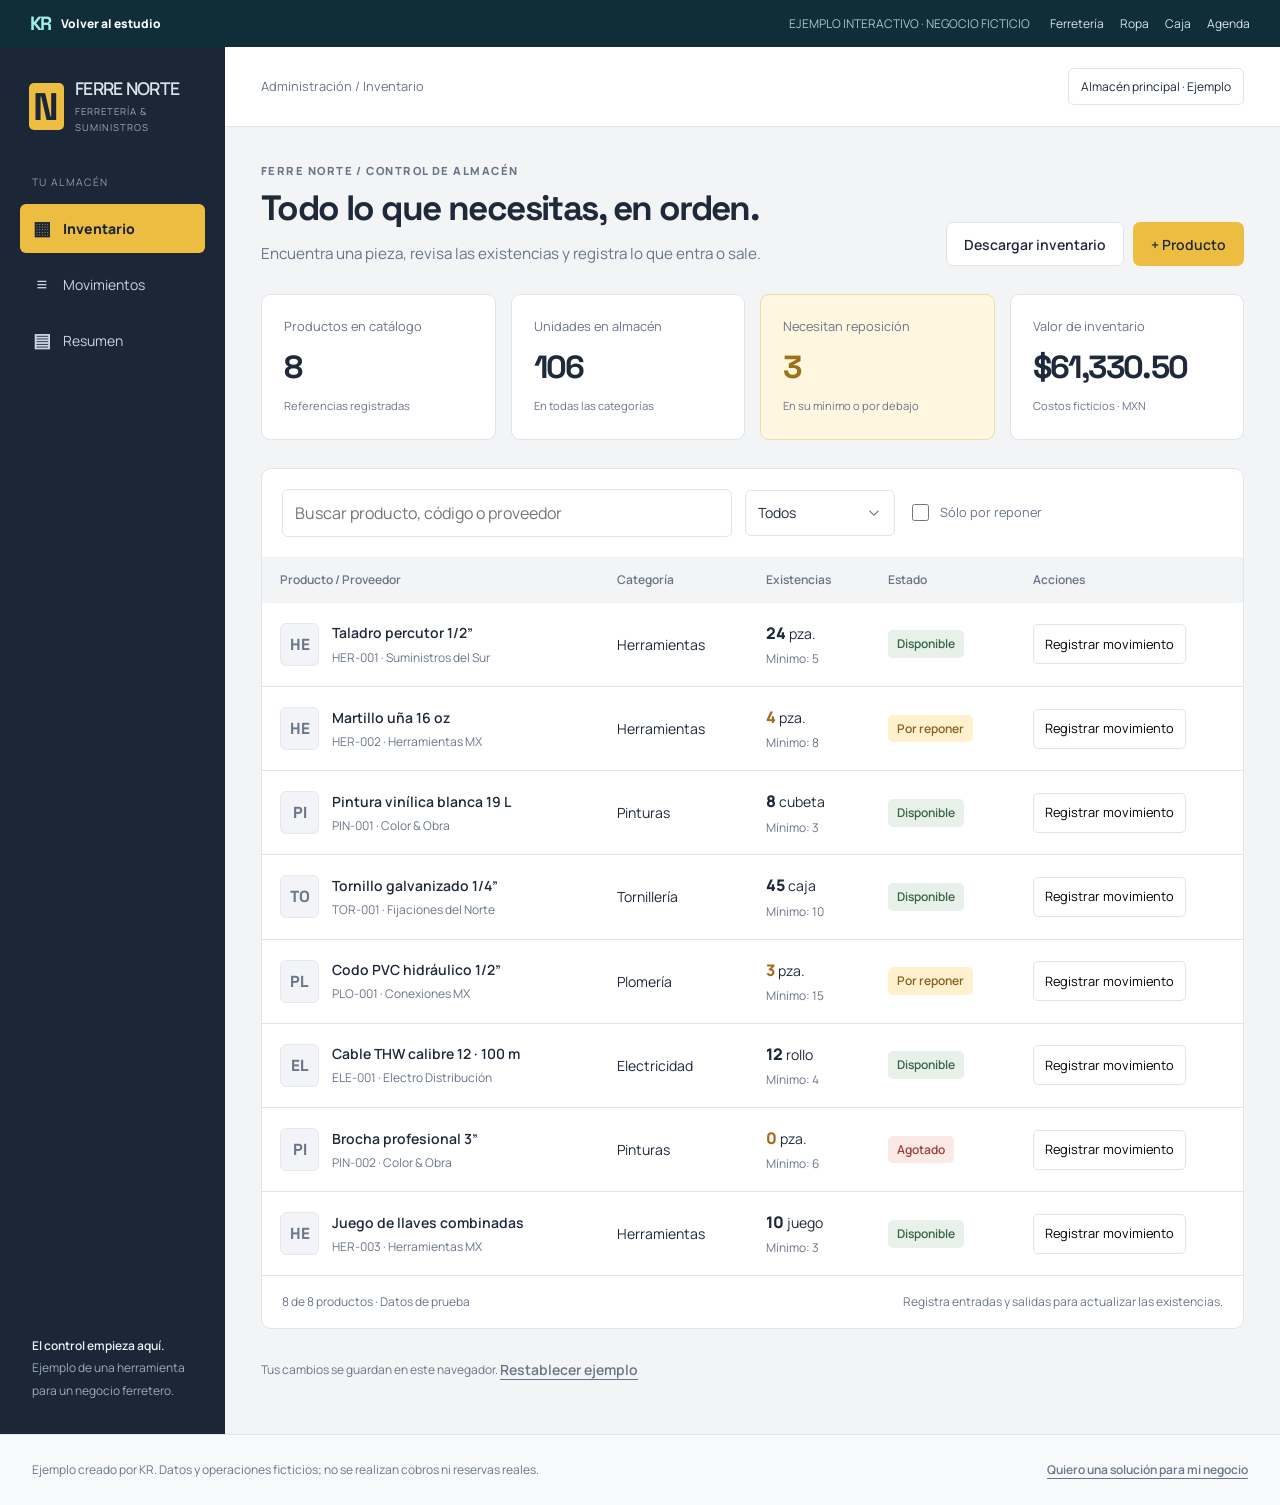
==== demo.html @ b87f3d53 "Añadir landing KR y cuatro ejemplos interactivos" ====
<!doctype html><html lang="es-MX"><head><meta charset="utf-8"><meta name="viewport" content="width=device-width,initial-scale=1"><title>Ejemplos para tu negocio — KR</title><link rel="stylesheet" href="kr-estudio.css?v=4"><script defer src="legacy-demo.js"></script></head><body><main class="container section"><h1>Elige un ejemplo.</h1><p><a href="examples/ferreteria.html">Ferretería</a> · <a href="examples/moda.html">Tienda de ropa</a> · <a href="examples/caja.html">Cierre de caja</a> · <a href="examples/agenda.html">Agenda de citas</a></p></main></body></html>
---- kr-estudio.css ----
@font-face{font-family:Manrope;src:url('assets/manrope-regular.ttf') format('truetype');font-weight:400;font-display:swap}
@font-face{font-family:Manrope;src:url('assets/manrope-semibold.ttf') format('truetype');font-weight:600 700;font-display:swap}
@font-face{font-family:Manrope;src:url('assets/manrope-extrabold.ttf') format('truetype');font-weight:800;font-display:swap}
@font-face{font-family:Space;src:url('assets/space-grotesk-bold.ttf') format('truetype');font-weight:700;font-display:swap}
:root{--paper:#fcfdfd;--ink:#0b3038;--muted:#5c7176;--teal:#007e87;--bright:#17bdc5;--line:#d7e3e5;--soft:#edf5f5;--focus:#007e87}
*{box-sizing:border-box}html{scroll-behavior:smooth;scroll-padding-top:110px}body{margin:0;color:var(--ink);background:var(--paper);font:400 1rem/1.75 Manrope,'Segoe UI',sans-serif;-webkit-font-smoothing:antialiased}button,input,select,textarea{font:inherit}button,a{touch-action:manipulation;-webkit-tap-highlight-color:transparent}button{cursor:pointer}a{color:inherit;text-decoration:none}h1,h2,h3,p{margin:0}h1,h2,h3{line-height:1.15;letter-spacing:-.045em}h1,h2{font-family:Space,Manrope,sans-serif;font-weight:700}h1{font-size:clamp(3.8rem,6.1vw,5.5rem);line-height:1.035;letter-spacing:-.065em}h2{font-size:clamp(2.25rem,3.6vw,3.35rem);line-height:1.12}h3{font-size:1.35rem;font-weight:800}button:focus-visible,a:focus-visible,summary:focus-visible{outline:3px solid var(--focus);outline-offset:5px}input:focus-visible,textarea:focus-visible,select:focus-visible{outline:2px solid var(--focus);outline-offset:3px}::selection{background:#9ee4e3;color:#0b3038}[hidden]{display:none!important}.container{width:calc(100% - 112px);max-width:1280px;margin-inline:auto}.section{padding-block:110px}.section-label{font-size:.875rem;color:var(--teal);font-weight:700;margin-bottom:22px;line-height:1.7;letter-spacing:.015em}.section-heading{display:flex;justify-content:space-between;align-items:flex-end;gap:50px;margin-bottom:45px}.section-heading>p{max-width:390px;color:var(--muted);font-size:1rem;line-height:1.9;padding-bottom:2px}.button{display:inline-flex;justify-content:center;align-items:center;gap:10px;padding:15px 23px;min-height:54px;border:1px solid transparent;border-radius:5px;font-size:.875rem;font-weight:800;line-height:1.5;transition:background .2s,transform .2s}.primary{background:var(--ink);color:#fff}.primary:hover{background:#17606b;transform:translateY(-2px)}.quiet-link{display:inline-block;font-size:.875rem;font-weight:800;padding-block:10px;text-decoration:underline;text-decoration-color:#89b9c0;text-underline-offset:6px}.quiet-link:hover{color:var(--teal);text-decoration-color:var(--teal)}.visually-hidden{position:absolute;width:1px;height:1px;overflow:hidden;clip-path:inset(50%);white-space:nowrap}.skip{position:fixed;top:12px;left:18px;z-index:90;background:var(--ink);color:white;padding:12px 20px;transform:translateY(-180%)}.skip:focus{transform:none}
.site-header{position:sticky;top:0;z-index:50;background:#fcfdfdf5;border-bottom:1px solid var(--line);backdrop-filter:blur(15px)}.header-inner{display:flex;align-items:center;justify-content:space-between;gap:25px;min-height:96px}.logo{display:flex;gap:17px;align-items:center;flex-shrink:0}.logo-letters{font:700 2.85rem/.9 Space;letter-spacing:-.085em;position:relative;display:block;padding-bottom:9px}.logo-line{position:absolute;bottom:0;left:1px;right:0;height:4px;background:var(--bright)}.logo-description{font-size:.7rem;font-weight:600;line-height:1.55;color:#617479;border-left:1px solid #c6d7da;padding-left:15px}.navigation{display:flex;align-items:center;gap:30px;font-size:.875rem;font-weight:600}.navigation>a{transition:color .2s}.navigation>a:not(.nav-cta):hover{color:var(--teal);text-decoration:underline;text-underline-offset:7px}.navigation .nav-cta{border:1px solid var(--ink);padding:10px 18px;border-radius:5px;margin-left:8px}.nav-cta:hover{background:var(--ink);color:white}.menu-button{display:none;width:44px;height:44px;border:1px solid #c9dbdf;background:#fff;border-radius:5px;padding:11px}.menu-button span{display:block;height:2px;width:20px;background:var(--ink);margin:5px 0;transition:transform .2s}
.hero{display:grid;grid-template-columns:minmax(0,1.16fr) minmax(0,.9fr);gap:85px;align-items:center;padding-top:80px;padding-bottom:85px}.hero h1 span{color:var(--teal)}.hero .section-label{margin-bottom:26px}.hero-intro{font-size:1.05rem;line-height:1.9;color:var(--muted);max-width:490px;margin-top:29px}.hero-actions{display:flex;align-items:center;gap:25px;margin-top:30px;flex-wrap:wrap}.hero-personal{font-size:.8rem;line-height:1.8;color:#6c8389;margin-top:28px;max-width:410px}.starting-point{border:1px solid #c6dadd;border-top:5px solid var(--bright);background:#f4f8f8;border-radius:0 0 10px 10px;padding:30px 29px 0;min-width:0;box-shadow:0 15px 35px #0b303806}.panel-caption{font-size:.65rem;font-weight:800;letter-spacing:.1em;color:#6c8389}.starting-heading h2{font-size:1.7rem;margin-top:12px;line-height:1.2;letter-spacing:-.045em}.goal-options{border:0;padding:0;margin:24px 0 22px;min-width:0;display:grid;gap:8px}.goal-option{display:flex;align-items:center;gap:14px;cursor:pointer;background:#fff;border:1px solid #d8e4e6;border-radius:5px;padding:12px 13px;min-height:49px;font-size:.875rem;font-weight:600;position:relative;transition:background .2s,border-color .2s}.goal-option input{position:absolute;opacity:0;width:1px;height:1px}.choice-mark{margin-left:auto;display:block;width:17px;height:17px;border:1px solid #b9cdd1;border-radius:50%;flex-shrink:0;background:#fff;position:relative}.goal-option:has(input:checked){background:#e1f1f1;border-color:#83b8bf;color:#075e69}.goal-option input:checked~.choice-mark{border:1px solid #007e87}.goal-option input:checked~.choice-mark:after{content:'';position:absolute;inset:3px;background:#007e87;border-radius:50%}.goal-option:focus-within{outline:3px solid var(--focus);outline-offset:3px}.goal-option:hover{border-color:#83b8bf}.recommendation{border-top:1px solid #cddfe1;padding:20px 0 22px;min-height:148px}.recommendation-caption{display:block;font-size:.75rem;color:#6c8389;margin-bottom:8px}.recommendation h3{font-size:1.05rem;letter-spacing:-.025em;margin-bottom:9px}.recommendation p{font-size:.875rem;line-height:1.8;color:#60797f}.recommendation.changed{animation:content-in .25s ease}.recommendation-link{display:flex;align-items:center;justify-content:space-between;gap:15px;border-top:1px solid #cddfe1;margin-inline:-29px;padding:18px 29px;background:#e8f2f3;font-size:.8rem;font-weight:800;border-radius:0 0 10px 10px;transition:background .2s}.recommendation-link:hover{background:#d3ebed}.recommendation-link>span{font-size:.65rem;color:#6b848a;font-weight:400;flex-shrink:0}.benefit-band{background:#f0f6f6;border-block:1px solid var(--line)}.benefit-inner{display:grid;grid-template-columns:repeat(3,1fr);padding-block:24px;gap:25px}.benefit-inner p{font-size:.8rem;font-weight:600;padding-left:21px;border-left:2px solid #a4d1d5}.benefit-inner p:first-child{padding-left:0;border-left:0}
.services{display:grid;grid-template-columns:minmax(0,.85fr) minmax(0,1.3fr);gap:110px}.services-intro h2{font-size:clamp(2.2rem,3.2vw,3rem);margin-bottom:25px}.services-intro>p:not(.section-label){font-size:1rem;color:var(--muted);line-height:1.95;max-width:335px;margin-bottom:23px}.service-list{border-top:1px solid #aac8ce;min-width:0}.service{border-bottom:1px solid var(--line);padding-inline:0}.service summary{list-style:none;cursor:pointer;display:flex;align-items:center;justify-content:space-between;gap:20px;min-height:90px;font-size:1.15rem;font-weight:800;letter-spacing:-.035em;line-height:1.4;padding-block:23px}.service summary::-webkit-details-marker,.faq summary::-webkit-details-marker{display:none}.expand-icon{display:block;position:relative;width:20px;height:20px;flex-shrink:0}.expand-icon:before,.expand-icon:after{content:'';position:absolute;background:#537f88;top:9px;left:3px;width:14px;height:1px;transition:transform .2s}.expand-icon:after{transform:rotate(90deg)}details[open]>summary .expand-icon:after{transform:rotate(0)}.service-content{padding-bottom:27px;animation:content-in .2s ease}.service-content>p{font-size:1rem;color:var(--muted);line-height:1.9;max-width:560px}.service-content ul{margin:20px 0 22px;padding-left:18px;display:grid;gap:8px;color:#3c616a;font-size:.9rem}.service-content li::marker{color:#3d9ca5}.service-content a{font-size:.8rem;font-weight:800;text-decoration:underline;text-decoration-color:#a6c7cd;text-underline-offset:5px;display:inline-block;padding-block:8px}.service-content a:hover{color:var(--teal)}.service-links{display:flex;gap:8px 24px;flex-wrap:wrap}
.examples-section{background:#edf3f3;border-block:1px solid #e2ebed}.examples-section .section-heading{margin-bottom:30px}.example-filters{display:flex;gap:8px;flex-wrap:wrap;margin-bottom:35px}.filter{min-height:43px;border:1px solid #c9dadd;background:transparent;border-radius:4px;padding:10px 17px;color:#55727a;font-size:.8rem;font-weight:600;transition:background .2s,border-color .2s}.filter.active{background:#0b3038;color:white;border-color:#0b3038}.filter:hover:not(.active){border-color:#70a4ae;background:#e2eeee}.example-grid{display:grid;grid-template-columns:repeat(12,minmax(0,1fr));gap:40px 27px;align-items:start}.example{min-width:0;grid-column:span 5;background:white;box-shadow:0 0 0 1px #d5e2e4;border-radius:6px;overflow:hidden;animation:content-in .3s ease}.hardware-example,.salon-example{grid-column:span 7}.project-art{position:relative;display:block;height:335px;padding:27px;overflow:hidden;isolation:isolate}.project-brand{font-size:1.1rem;font-weight:800;letter-spacing:-.035em;line-height:1.1;position:relative;z-index:2}.project-brand span{display:block;font-size:.5rem;font-weight:600;letter-spacing:.12em;margin-top:7px}.sample-tag{position:absolute;top:29px;right:27px;border:1px solid currentColor;padding:4px 7px;border-radius:3px;font-size:.55rem;letter-spacing:.08em;opacity:.65;z-index:3}.hardware-art{background:#e8bb43;color:#1c2b3d}.hardware-wordmark{font:700 3.9rem/.97 Space;letter-spacing:-.065em;position:absolute;left:27px;top:119px;z-index:2}.hardware-paper{position:absolute;right:26px;top:78px;width:230px;padding:20px;background:#1c2b3d;color:#eff3f7;transform:rotate(7deg);border-radius:6px;box-shadow:0 14px 25px #1726381a;transition:transform .35s}.hardware-paper>span{display:block;color:#98abbd;font-size:.55rem;font-weight:700;letter-spacing:.11em;margin-bottom:8px}.hardware-paper p{padding:11px 0;border-bottom:1px solid #ffffff1a;font-size:.7rem;line-height:1.7}.hardware-paper p:last-child{border:0}.hardware-paper b{display:block;color:#f0c553;font-size:.8rem;font-weight:600}.hardware-art:hover .hardware-paper{transform:rotate(3deg) translateY(-4px)}.fashion-art{background:#3c5146;color:#eff1e6}.fashion-brand{font:700 1.7rem Space;letter-spacing:-.06em}.fashion-brand span{font-family:Manrope;letter-spacing:.08em;font-size:.45rem}.fashion-phrase{position:absolute;left:27px;top:124px;font:700 2.9rem/.98 Space;letter-spacing:-.055em;z-index:2}.fashion-garment{position:absolute;width:210px;height:235px;right:-6px;top:83px;transform:rotate(12deg);filter:drop-shadow(6px 10px 7px #16271a22);transition:transform .35s}.fashion-art:hover .fashion-garment{transform:rotate(6deg) translateY(-5px)}.fashion-small{position:absolute;left:27px;bottom:27px;font-size:.6rem;letter-spacing:.05em;color:#c3d0bd}.coffee-art{background:#e7cdb4;color:#5b3525}.coffee-brand{font:italic 1.7rem/.95 Georgia;letter-spacing:-.055em}.coffee-brand span{font-family:Manrope;font-style:normal;font-size:.45rem;letter-spacing:.1em}.coffee-cup{position:absolute;top:134px;left:39px;width:100px;height:106px;background:#fffaf0;border-radius:3px 3px 39px 39px;transform:rotate(-10deg);box-shadow:0 15px 20px #57332020;transition:transform .35s}.coffee-cup:before{content:'';position:absolute;top:4px;left:7px;right:7px;height:22px;border-radius:50%;background:#755037;border:4px solid #eddfcd}.coffee-cup:after{content:'';position:absolute;top:22px;right:-29px;width:40px;height:45px;border:12px solid #fffaf0;border-left:0;border-radius:0 50% 50% 0}.coffee-cup>span{position:absolute;top:-49px;left:40px;width:13px;height:34px;border-left:1px solid #ac8b6c;border-radius:50%;transform:rotate(15deg)}.coffee-art:hover .coffee-cup{transform:rotate(-4deg) translateY(-5px)}.coffee-card{position:absolute;right:27px;top:116px;width:182px;z-index:2}.coffee-card>span{font-size:.52rem;font-weight:700;letter-spacing:.08em;display:block;margin-bottom:14px;color:#8d654a}.coffee-card strong{display:block;font:700 2.5rem/1.02 Space;letter-spacing:-.055em}.coffee-card p{font-size:.65rem;color:#976f54;margin-top:17px}.salon-art{background:#e1dbe4;color:#62445e}.salon-brand{font:italic 2.3rem/.8 Georgia;letter-spacing:-.06em}.salon-brand span{font-family:Manrope;font-style:normal;font-size:.45rem;letter-spacing:.13em;margin-top:12px}.salon-phrase{font:700 3.5rem/.98 Space;letter-spacing:-.055em;position:absolute;left:27px;top:130px}.appointment-card{position:absolute;right:27px;top:98px;transform:rotate(-5deg);background:#fffaff;padding:23px 22px 21px;border:1px solid #f4edf4;border-radius:7px;width:260px;box-shadow:0 10px 25px #62445e10;transition:transform .35s}.appointment-card>span{font-size:.5rem;letter-spacing:.1em;color:#a28c9d;font-weight:600}.appointment-card p{font:700 1.2rem Space;margin-top:13px}.appointment-card>div{display:flex;gap:7px;margin-block:17px 20px}.appointment-card i{font-style:normal;border:1px solid #e1d4e1;border-radius:4px;font-size:.65rem;padding:5px 8px;color:#8d7289}.appointment-card i.chosen{background:#886b87;color:white;border-color:#886b87}.appointment-card b{font-size:.55rem;color:#9c8196;font-weight:400}.salon-art:hover .appointment-card{transform:rotate(-2deg) translateY(-5px)}.project-content{padding:26px 28px 22px}.project-type{font-size:.8rem;color:#667e84}.project-content h3{font-size:1.4rem;margin:11px 0 14px;letter-spacing:-.04em;line-height:1.25;max-width:530px}.project-content>p{font-size:1rem;line-height:1.85;color:var(--muted);max-width:530px}.project-open{display:flex;align-items:center;justify-content:space-between;gap:16px;border-top:1px solid var(--line);padding-top:17px;margin-top:24px;font-size:.8rem;font-weight:800;min-height:48px}.project-open>span{font-size:.65rem;font-weight:400;color:#6e858b}.project-open:hover{color:var(--teal)}.examples-note{font-size:.8rem;color:#6a8187;line-height:1.9;margin-top:30px;max-width:790px}
.process-list{display:grid;grid-template-columns:repeat(3,minmax(0,1fr));gap:55px;list-style:none;padding:0;margin:45px 0 0}.process-list li{padding-top:24px;border-top:2px solid #a4cdd2}.step-label{font-size:.8rem;color:var(--teal);font-weight:700}.process-list h3{font-size:1.3rem;line-height:1.3;margin:17px 0 16px}.process-list p{font-size:1rem;line-height:1.9;color:var(--muted)}.team-section{background:#0b3038;color:#f1f7f7;padding-block:85px}.team-layout{display:grid;grid-template-columns:minmax(0,.95fr) minmax(0,1.2fr);gap:105px;align-items:start}.team-section .section-label{color:#79c6cb}.team-section h2{font-size:3.1rem}.team-copy>p{font-size:1rem;line-height:1.95;color:#bdcfd3;margin-bottom:17px}.team-names{display:grid;grid-template-columns:.8fr 1.3fr;gap:30px;margin-top:32px;border-top:1px solid #3d5b64;padding-top:27px}.team-names h3{font-size:1.15rem;line-height:1.35;letter-spacing:-.035em}.team-names span{display:block;font-size:.75rem;color:#83a8b0;margin-top:10px}.faq{display:grid;grid-template-columns:.8fr 1.3fr;gap:100px}.faq h2{font-size:2.75rem}.faq-list{border-top:1px solid var(--line)}.faq-list details{border-bottom:1px solid var(--line)}.faq-list summary{display:flex;justify-content:space-between;align-items:center;gap:20px;cursor:pointer;list-style:none;padding-block:23px;font-size:.95rem;font-weight:700;line-height:1.6}.faq-list details>p{font-size:1rem;line-height:1.9;color:var(--muted);padding:0 25px 24px 0;animation:content-in .2s ease}
.contact-section{background:#e2f0f0;border-top:1px solid #c6dfe2;padding-block:85px}.contact-layout{display:grid;grid-template-columns:minmax(0,1.05fr) minmax(0,1fr);gap:120px;align-items:center}.contact-copy h2{font-size:3.8rem;margin-bottom:24px;letter-spacing:-.055em}.contact-copy>p:not(.section-label){font-size:1.05rem;color:#56777e;line-height:1.9;max-width:360px}.contact-direct{display:grid;gap:24px;margin-top:35px}.contact-direct>a{display:block;justify-self:start}.contact-direct a>span{display:block;color:#56777e;font-size:.8rem;margin-bottom:5px}.contact-direct strong{display:block;font-size:1.2rem;font-weight:600;letter-spacing:-.025em;overflow-wrap:anywhere}.contact-direct a:hover strong{color:var(--teal)}.contact-direct .call-link{font-size:.8rem;text-decoration:underline;text-underline-offset:5px;color:#3b6872;margin-top:-5px}.contact-form{padding:32px 32px 25px;background:white;border:1px solid #bcd7db;border-radius:7px;display:flex;flex-direction:column;min-width:0}.contact-form h3{font-size:1.45rem;line-height:1.25}.contact-form>p:first-of-type{font-size:.8rem;color:#6a8187;line-height:1.8;margin:10px 0 22px;max-width:325px}.contact-form label{font-size:.8rem;font-weight:700;color:#466973;margin-bottom:7px}.contact-form input,.contact-form select,.contact-form textarea{width:100%;min-width:0;min-height:47px;border:1px solid #cddde0;border-radius:4px;background:#fcfefe;font-size:.95rem;color:var(--ink);padding:11px 12px;margin-bottom:19px}.contact-form input::placeholder,.contact-form textarea::placeholder{color:#82999f;opacity:1}.contact-form textarea{min-height:95px;resize:vertical;max-height:300px;line-height:1.7}.contact-form select{appearance:none;background-image:url("data:image/svg+xml,%3Csvg xmlns='http://www.w3.org/2000/svg' viewBox='0 0 20 20' fill='none' stroke='%23466973' stroke-width='1.5'%3E%3Cpath d='m5 7 5 5 5-5'/%3E%3C/svg%3E");background-position:right 12px center;background-size:17px;background-repeat:no-repeat;padding-right:36px}.contact-form .button{width:100%;min-height:50px}.form-note{font-size:.7rem;color:#758d93;line-height:1.8;margin-top:11px;text-align:center}.contact-feedback{font-size:.8rem;color:#3b727c;line-height:1.8;margin-top:13px}.contact-feedback:empty{display:none}.contact-feedback a{text-decoration:underline;text-underline-offset:3px}.site-footer{background:#0b3038;color:#bdcfd3}.footer-inner{display:flex;gap:35px;align-items:center;min-height:115px}.footer-logo{color:#f7fbfb}.footer-logo .logo-letters{font-size:2.2rem;padding-bottom:7px}.footer-logo .logo-line{height:3px}.footer-inner p{font-size:.8rem;margin-right:auto}.footer-inner>span,.footer-inner>a:last-child{font-size:.75rem}.footer-inner>a:last-child{text-decoration:underline;text-underline-offset:4px}.noscript{padding:25px;background:#d3eded;font-size:.875rem;text-align:center}.noscript a{text-decoration:underline}@keyframes content-in{from{opacity:0;transform:translateY(6px)}to{opacity:1;transform:translateY(0)}}
@media(max-width:1200px){.container{width:calc(100% - 72px)}.hero{gap:50px;padding-block:65px 75px}.navigation{gap:23px;font-size:.8rem}.logo-description{font-size:.65rem}.hero-actions{gap:18px}.hero-actions .button{font-size:.8rem;padding-inline:18px}.hero-actions .quiet-link{font-size:.8rem}.hero-intro{font-size:1rem}.starting-point{padding:25px 24px 0}.recommendation-link{margin-inline:-24px;padding-inline:24px}.services{gap:65px}.hardware-wordmark{font-size:3.4rem}.hardware-paper{width:190px;right:23px}.fashion-garment{width:180px;right:-18px;top:102px}.fashion-phrase{font-size:2.6rem}.salon-phrase{font-size:3rem}.appointment-card{width:220px;right:23px;padding:20px 17px}.coffee-card{width:152px;right:22px;top:127px}.coffee-card strong{font-size:2.2rem}.coffee-cup{left:30px;width:85px;height:97px}.project-content{padding:25px 24px 21px}.team-layout{gap:60px}.contact-layout{gap:65px}.contact-copy h2{font-size:3.4rem}.process-list{gap:36px}.faq{gap:65px}.project-content h3{font-size:1.3rem}}
@media(max-width:1000px){.logo-description{display:none}.navigation{gap:20px}.hero{gap:35px;grid-template-columns:1.05fr .95fr}h1{font-size:4.25rem}.starting-heading h2{font-size:1.55rem}.goal-option{font-size:.8rem;padding:11px 12px}.recommendation-link{font-size:.75rem;gap:10px}.recommendation-link>span{font-size:.6rem}.panel-caption{font-size:.6rem}.section{padding-block:85px}.benefit-inner{gap:18px}.benefit-inner p{font-size:.7rem;padding-left:17px}.services{grid-template-columns:.8fr 1.25fr;gap:45px}.services-intro h2{font-size:2.35rem}.service summary{font-size:1.05rem}.section-heading>p{max-width:320px}.project-art{height:315px;padding:24px}.hardware-wordmark{left:24px;top:127px;font-size:3rem}.hardware-paper{right:13px;width:165px;top:91px;padding:17px}.fashion-phrase{left:24px;font-size:2.3rem;top:135px}.fashion-garment{width:155px;right:-18px;top:112px}.project-brand{font-size:1rem}.sample-tag{right:23px;top:25px;font-size:.5rem}.coffee-cup{left:26px;top:140px;width:70px;height:87px}.coffee-cup:after{width:33px;height:38px;border-width:10px;right:-24px}.coffee-card{width:129px;right:20px}.coffee-card strong{font-size:1.9rem}.salon-phrase{font-size:2.8rem;left:24px;top:136px}.appointment-card{width:188px;right:15px;padding:19px 14px}.appointment-card>div{gap:4px}.appointment-card i{font-size:.6rem;padding:5px 6px}.appointment-card p{font-size:1.1rem}.project-content>p{font-size:.95rem}.project-content h3{font-size:1.25rem}.project-type{font-size:.75rem}.team-section h2{font-size:2.65rem}.team-layout{gap:43px}.team-names{grid-template-columns:.7fr 1.3fr;gap:22px}.team-names h3{font-size:1rem}.contact-layout{gap:45px}.contact-form{padding:27px 25px 23px}.contact-copy h2{font-size:3rem}.contact-direct strong{font-size:1.05rem}.process-list{gap:27px}.process-list h3{font-size:1.15rem}.faq{gap:45px}.faq h2{font-size:2.4rem}}
@media(max-width:900px){.header-inner{min-height:82px}.menu-button{display:block}.logo-description{display:block;font-size:.65rem}.logo-letters{font-size:2.4rem}.navigation{display:none;position:absolute;top:81px;left:0;right:0;background:#fcfdfd;border-bottom:1px solid var(--line);box-shadow:0 12px 25px #0b303809;padding:20px 30px;gap:0;font-size:1rem;align-items:stretch}.navigation.is-open{display:flex;flex-direction:column}.navigation>a{padding:13px 0}.navigation .nav-cta{margin:12px 0 0;text-align:center;padding-block:12px}.hero{grid-template-columns:1fr;gap:45px;padding-block:55px 65px}.hero-copy{max-width:650px}h1{font-size:5rem}.hero-intro{max-width:570px;font-size:1.05rem}.hero-actions .button,.hero-actions .quiet-link{font-size:.875rem}.hero-personal{max-width:none;margin-top:24px}.starting-point{max-width:650px;width:100%;padding:28px 28px 0}.starting-heading h2{font-size:1.75rem}.starting-heading h2 br{display:none}.goal-options{grid-template-columns:1fr 1fr;gap:10px}.goal-option{font-size:.875rem;min-height:53px}.panel-caption{font-size:.65rem}.recommendation{min-height:0;padding-bottom:24px}.recommendation p{font-size:.95rem;max-width:520px}.recommendation h3{font-size:1.15rem}.recommendation-link{margin-inline:-28px;padding:18px 28px;font-size:.875rem}.recommendation-link>span{font-size:.75rem}.services{grid-template-columns:1fr;gap:35px}.services-intro{max-width:650px}.services-intro h2{font-size:2.8rem;line-height:1.1}.services-intro h2 br{display:none}.services-intro>p:not(.section-label){max-width:550px;margin-bottom:15px}.services-intro .quiet-link{font-size:.875rem}.service summary{font-size:1.15rem;min-height:85px}.service-content>p{max-width:620px}.section-heading{gap:35px}.section-heading h2{font-size:2.6rem}.section-heading>p{max-width:285px;font-size:.95rem}.example-grid{gap:28px 20px}.example{grid-column:span 6}.project-art{height:300px}.hardware-wordmark{font-size:2.8rem;top:112px}.hardware-paper{right:-20px;width:165px;top:88px}.fashion-phrase{font-size:2.5rem;top:130px}.fashion-garment{width:150px;right:0;top:103px}.coffee-cup{left:26px;top:135px;width:75px;height:91px}.coffee-card{right:24px;width:146px;top:119px}.coffee-card strong{font-size:2.1rem}.salon-phrase{font-size:2.8rem;top:113px}.appointment-card{width:180px;right:-18px;top:126px;padding:16px}.appointment-card i{font-size:.5rem;padding:4px 6px}.appointment-card p{font-size:1rem}.appointment-card>span{font-size:.45rem}.appointment-card b{font-size:.48rem}.project-content{padding:24px 21px 20px}.project-content h3{font-size:1.2rem}.project-open{font-size:.75rem;gap:12px}.project-open>span{font-size:.6rem}.team-layout{grid-template-columns:1fr;gap:30px}.team-section h2{font-size:3rem}.team-copy{max-width:650px}.team-names{grid-template-columns:1fr 1.5fr;gap:25px}.team-names h3{font-size:1.2rem}.team-section{padding-block:65px}.process-list{grid-template-columns:1fr;gap:27px;margin-top:35px}.process-list li{display:grid;grid-template-columns:.7fr 1.2fr;gap:12px 35px;padding-top:24px}.step-label{grid-column:1}.process-list h3{grid-column:1;font-size:1.3rem;line-height:1.3;margin:0}.process-list p{grid-column:2;grid-row:1/3}.contact-layout{gap:35px;grid-template-columns:1fr 1fr}.contact-copy h2{font-size:2.8rem}.contact-copy>p:not(.section-label){font-size:1rem}.contact-form{padding:25px 22px}.contact-form h3{font-size:1.25rem}.contact-direct strong{font-size:.95rem}.faq{grid-template-columns:1fr;gap:33px}.faq h2{font-size:2.65rem}.faq h2 br{display:none}.faq-list summary{font-size:1rem}.footer-inner{gap:25px}.footer-inner p{font-size:.75rem}}
@media(max-width:700px){html{scroll-padding-top:96px}.container{width:calc(100% - 40px)}.header-inner{min-height:78px}.navigation{top:77px;padding:20px}.logo{gap:13px}.logo-letters{font-size:2.2rem;padding-bottom:7px}.logo-line{height:3px}.logo-description{font-size:.65rem;padding-left:12px}.hero{padding-top:43px;padding-bottom:53px;gap:35px}.hero .section-label{font-size:.8rem;margin-bottom:23px}h1{font-size:clamp(2.8rem,11.5vw,4.4rem);line-height:1.05}.hero-intro{font-size:1rem;margin-top:24px;line-height:1.9;max-width:460px}.hero-actions{gap:12px 22px;margin-top:25px}.hero-actions .button{min-height:51px;padding:14px 20px;font-size:.8rem}.hero-actions .quiet-link{font-size:.8rem}.hero-personal{font-size:.75rem;max-width:310px;line-height:1.9}.starting-point{padding:24px 21px 0}.panel-caption{font-size:.6rem;letter-spacing:.08em}.starting-heading h2{font-size:1.6rem;margin-top:12px}.starting-heading h2 br{display:none}.goal-options{grid-template-columns:1fr;gap:8px;margin-top:22px;margin-bottom:21px}.goal-option{font-size:.875rem;min-height:48px;padding:11px 12px}.recommendation{padding-top:18px;padding-bottom:23px}.recommendation p{font-size:.875rem;line-height:1.85}.recommendation h3{font-size:1.1rem}.recommendation-caption{font-size:.7rem}.recommendation-link{padding:17px 21px;margin-inline:-21px;font-size:.8rem;gap:12px}.recommendation-link>span{font-size:.6rem}.benefit-inner{grid-template-columns:1fr;gap:14px;padding-block:23px}.benefit-inner p{font-size:.8rem;padding-left:15px;border-left:2px solid #a4d1d5}.benefit-inner p:first-child{border-left:2px solid #a4d1d5;padding-left:15px}.section{padding-block:65px}.section-label{font-size:.8rem;margin-bottom:17px}h2{font-size:2.3rem}.services{gap:29px}.services-intro h2{font-size:2.4rem;line-height:1.13;margin-bottom:21px}.services-intro>p:not(.section-label){font-size:1rem;line-height:1.9}.services-intro .quiet-link{font-size:.8rem}.service summary{min-height:79px;padding-block:22px;gap:18px;font-size:1.05rem;line-height:1.5}.service-content>p{font-size:1rem;line-height:1.85}.service-content ul{font-size:.875rem;gap:10px}.service-content a{font-size:.8rem;line-height:1.8}.section-heading{display:block;margin-bottom:29px}.section-heading h2{font-size:2.45rem}.section-heading>p{max-width:100%;margin-top:23px;font-size:1rem;line-height:1.9}.section-heading>p br{display:none}.example-filters{gap:7px;margin-bottom:28px}.filter{font-size:.72rem;padding:10px 12px;min-height:42px}.example-grid{grid-template-columns:1fr;gap:26px}.example{grid-column:auto}.project-art{height:300px;padding:24px}.project-brand{font-size:1.05rem}.project-brand span{font-size:.48rem}.hardware-wordmark{font-size:3rem;top:117px;left:24px}.hardware-paper{right:-6px;width:174px;top:87px;padding:17px}.hardware-paper p{font-size:.65rem}.hardware-paper b{font-size:.75rem}.fashion-brand{font-size:1.6rem}.fashion-phrase{font-size:2.7rem;left:24px;top:129px}.fashion-garment{width:180px;right:-2px;top:91px}.fashion-small{left:24px;bottom:25px;font-size:.58rem}.coffee-brand{font-size:1.7rem}.coffee-cup{top:137px;left:32px;width:85px;height:100px}.coffee-card{width:165px;right:25px;top:122px}.coffee-card strong{font-size:2.3rem}.coffee-card>span{font-size:.5rem}.salon-brand{font-size:2.2rem}.salon-phrase{left:24px;top:125px;font-size:3rem}.appointment-card{width:206px;right:12px;top:144px;padding:18px;transform:rotate(-4deg)}.appointment-card p{font-size:1.1rem}.appointment-card>div{margin-block:13px 16px;gap:7px}.appointment-card i{font-size:.6rem;padding:4px 6px}.appointment-card>span{font-size:.45rem}.appointment-card b{font-size:.5rem}.project-content{padding:24px 23px 22px}.project-content h3{font-size:1.35rem;margin:12px 0 13px;line-height:1.3}.project-content>p{font-size:1rem;line-height:1.9}.project-type{font-size:.75rem}.project-open{font-size:.8rem;margin-top:22px;padding-top:17px;min-height:47px}.project-open>span{font-size:.65rem}.examples-note{font-size:.8rem;margin-top:25px}.process-list{gap:26px}.process-list li{display:block;padding-top:21px}.step-label{font-size:.8rem}.process-list h3{margin:12px 0 14px;font-size:1.3rem}.process-list p{font-size:1rem;line-height:1.9}.team-section{padding-block:60px}.team-section h2{font-size:2.65rem}.team-layout{gap:27px}.team-copy>p{font-size:1rem;line-height:1.9}.team-names{gap:22px;grid-template-columns:1fr;border:0;margin-top:27px;padding-top:0}.team-names>div{border-top:1px solid #3d5b64;padding-top:20px}.team-names h3{font-size:1.25rem;line-height:1.35}.team-names h3 br{display:none}.team-names span{font-size:.8rem;margin-top:7px}.faq{gap:27px}.faq h2{font-size:2.4rem}.faq-list summary{font-size:.95rem;padding-block:22px}.faq-list details>p{font-size:1rem;line-height:1.9;padding-right:8px}.contact-section{padding-block:60px}.contact-layout{grid-template-columns:1fr;gap:34px}.contact-copy h2{font-size:3rem;margin-bottom:23px}.contact-copy>p:not(.section-label){max-width:100%;font-size:1rem}.contact-direct{gap:23px;margin-top:29px}.contact-direct strong{font-size:1.15rem}.contact-direct a>span{font-size:.8rem}.contact-direct .call-link{font-size:.8rem;margin-top:-3px}.contact-form{padding:26px 23px 23px}.contact-form h3{font-size:1.45rem}.contact-form>p:first-of-type{font-size:.8rem;margin-bottom:22px}.contact-form input,.contact-form select,.contact-form textarea{font-size:1rem}.contact-form label{font-size:.8rem}.form-note{font-size:.7rem}.contact-form .button{font-size:.875rem}.footer-inner{display:grid;grid-template-columns:1fr auto;gap:16px 22px;padding-block:30px}.footer-logo{grid-column:1;grid-row:1;justify-self:start}.footer-inner p{grid-column:1/-1;grid-row:2;font-size:.75rem}.footer-inner>span{grid-column:1;grid-row:3;font-size:.7rem}.footer-inner>a:last-child{grid-column:2;grid-row:1;font-size:.8rem}.footer-logo .logo-letters{font-size:2.15rem}}
@media(max-width:370px){.container{width:calc(100% - 32px)}h1{font-size:2.65rem}.starting-point{padding:22px 17px 0}.recommendation-link{margin-inline:-17px;padding-inline:17px;font-size:.75rem}.recommendation-link>span{font-size:.55rem}.starting-heading h2{font-size:1.5rem}.hero-actions{gap:14px}.section-heading h2{font-size:2.2rem}.services-intro h2{font-size:2.2rem}.filter{font-size:.67rem;padding-inline:10px}.project-art{height:275px;padding:21px}.sample-tag{right:20px;top:23px;font-size:.45rem}.project-brand span{font-size:.42rem}.hardware-wordmark{font-size:2.75rem;left:21px}.hardware-paper{right:-20px;width:153px;top:89px;padding:15px}.fashion-phrase{font-size:2.5rem;left:21px}.fashion-garment{width:156px;right:-13px}.fashion-small{left:21px;font-size:.52rem}.coffee-cup{left:26px;width:67px;height:85px}.coffee-card{width:135px;right:20px}.coffee-card strong{font-size:1.9rem}.coffee-card>span{font-size:.43rem}.coffee-card p{font-size:.55rem}.salon-phrase{font-size:2.75rem;left:21px;top:115px}.appointment-card{right:-7px;top:145px;width:181px;padding:16px}.appointment-card i{font-size:.55rem}.project-content{padding:22px 20px 20px}.project-content h3{font-size:1.2rem}.project-open{font-size:.75rem}.project-open>span{font-size:.6rem}.contact-copy h2{font-size:2.7rem}.contact-direct strong{font-size:1.05rem}.contact-form{padding:24px 19px}.contact-form h3{font-size:1.3rem}}
@media(prefers-reduced-motion:reduce){html{scroll-behavior:auto}*,*:before,*:after{transition:none!important;animation:none!important}}
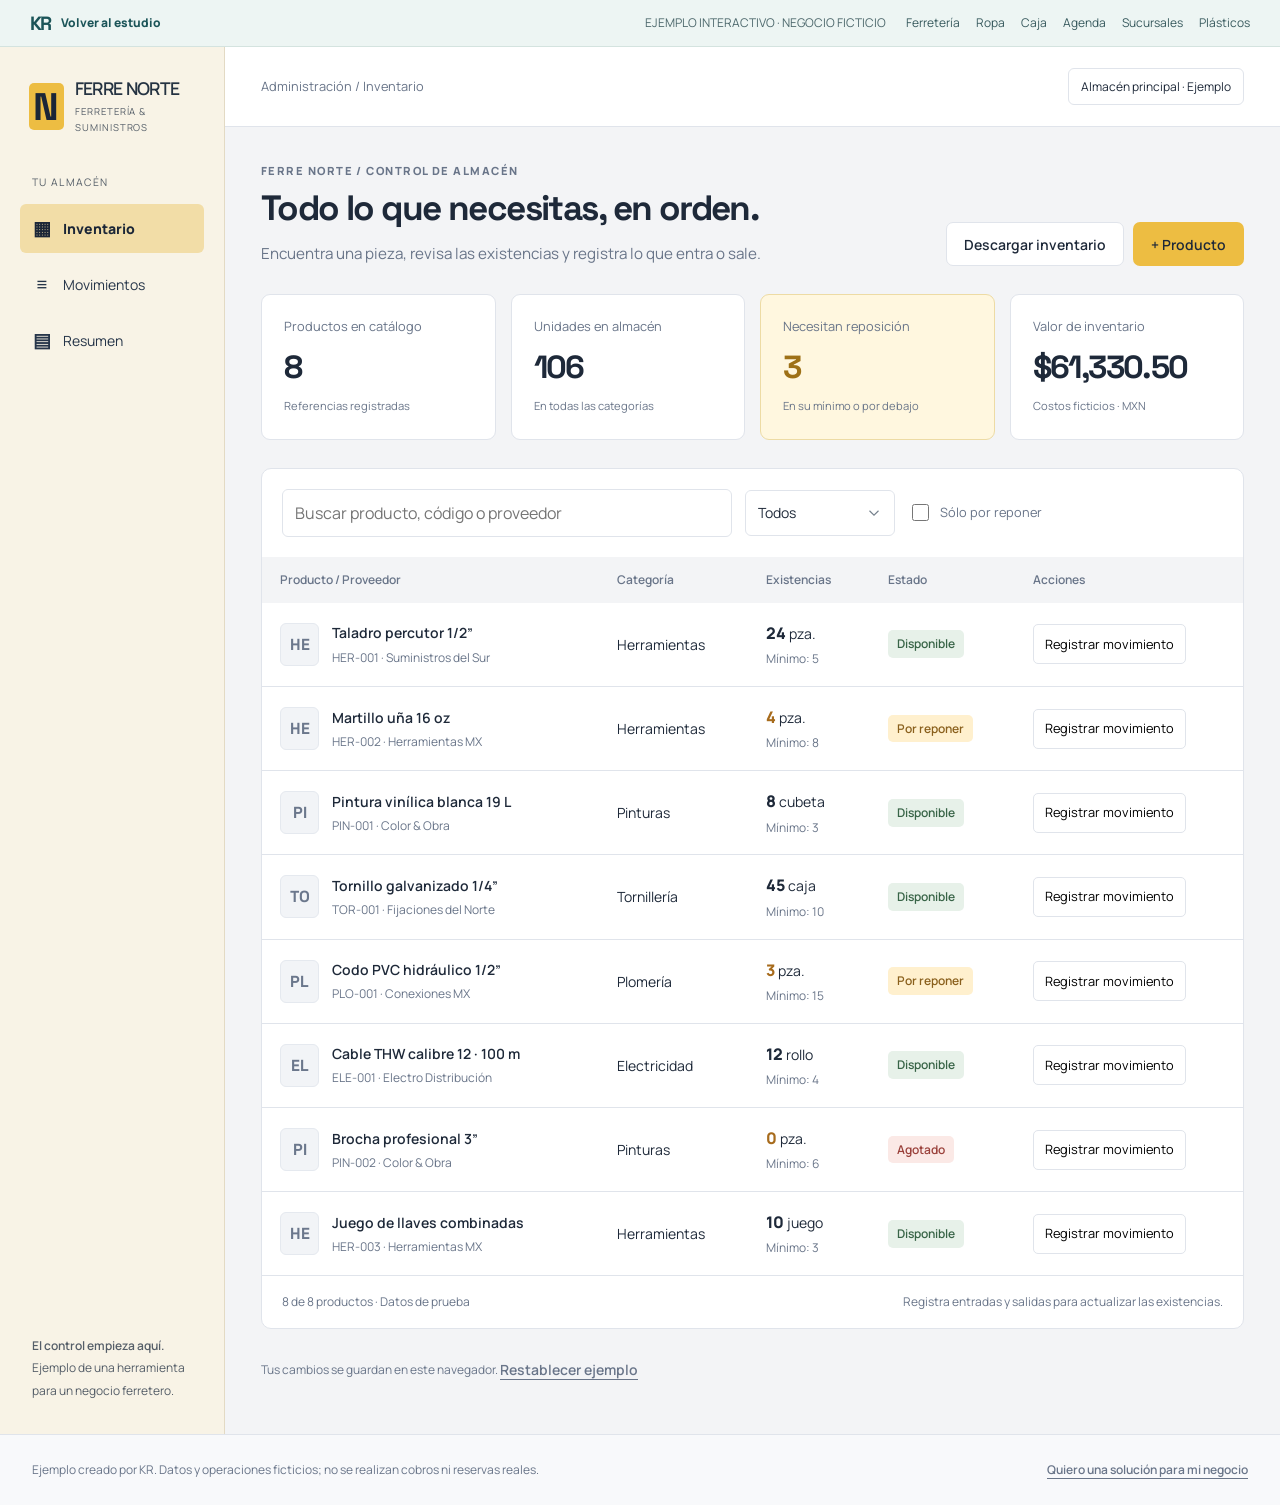
==== commit 146c99cd: "Ampliar la landing KR con sucursales y cotizador de plásticos" ====
--- a/demo.html
+++ b/demo.html
@@ -1 +1 @@
-<!doctype html><html lang="es-MX"><head><meta charset="utf-8"><meta name="viewport" content="width=device-width,initial-scale=1"><title>Ejemplos para tu negocio — KR</title><link rel="stylesheet" href="kr-estudio.css?v=4"><script defer src="legacy-demo.js"></script></head><body><main class="container section"><h1>Elige un ejemplo.</h1><p><a href="examples/ferreteria.html">Ferretería</a> · <a href="examples/moda.html">Tienda de ropa</a> · <a href="examples/caja.html">Cierre de caja</a> · <a href="examples/agenda.html">Agenda de citas</a></p></main></body></html>+<!doctype html><html lang="es-MX"><head><meta charset="utf-8"><meta name="viewport" content="width=device-width,initial-scale=1"><title>Ejemplos para tu negocio — KR</title><link rel="stylesheet" href="kr-estudio.css?v=6"><script defer src="legacy-demo.js"></script></head><body><main class="container section"><h1>Elige un ejemplo.</h1><p><a href="examples/sucursales.html">Sucursales</a> · <a href="examples/plasticos.html">Plásticos</a> · <a href="examples/ferreteria.html">Ferretería</a> · <a href="examples/moda.html">Tienda de ropa</a> · <a href="examples/caja.html">Cierre de caja</a> · <a href="examples/agenda.html">Agenda de citas</a></p></main></body></html>
--- a/kr-estudio.css
+++ b/kr-estudio.css
@@ -16,3 +16,79 @@
 @media(max-width:700px){html{scroll-padding-top:96px}.container{width:calc(100% - 40px)}.header-inner{min-height:78px}.navigation{top:77px;padding:20px}.logo{gap:13px}.logo-letters{font-size:2.2rem;padding-bottom:7px}.logo-line{height:3px}.logo-description{font-size:.65rem;padding-left:12px}.hero{padding-top:43px;padding-bottom:53px;gap:35px}.hero .section-label{font-size:.8rem;margin-bottom:23px}h1{font-size:clamp(2.8rem,11.5vw,4.4rem);line-height:1.05}.hero-intro{font-size:1rem;margin-top:24px;line-height:1.9;max-width:460px}.hero-actions{gap:12px 22px;margin-top:25px}.hero-actions .button{min-height:51px;padding:14px 20px;font-size:.8rem}.hero-actions .quiet-link{font-size:.8rem}.hero-personal{font-size:.75rem;max-width:310px;line-height:1.9}.starting-point{padding:24px 21px 0}.panel-caption{font-size:.6rem;letter-spacing:.08em}.starting-heading h2{font-size:1.6rem;margin-top:12px}.starting-heading h2 br{display:none}.goal-options{grid-template-columns:1fr;gap:8px;margin-top:22px;margin-bottom:21px}.goal-option{font-size:.875rem;min-height:48px;padding:11px 12px}.recommendation{padding-top:18px;padding-bottom:23px}.recommendation p{font-size:.875rem;line-height:1.85}.recommendation h3{font-size:1.1rem}.recommendation-caption{font-size:.7rem}.recommendation-link{padding:17px 21px;margin-inline:-21px;font-size:.8rem;gap:12px}.recommendation-link>span{font-size:.6rem}.benefit-inner{grid-template-columns:1fr;gap:14px;padding-block:23px}.benefit-inner p{font-size:.8rem;padding-left:15px;border-left:2px solid #a4d1d5}.benefit-inner p:first-child{border-left:2px solid #a4d1d5;padding-left:15px}.section{padding-block:65px}.section-label{font-size:.8rem;margin-bottom:17px}h2{font-size:2.3rem}.services{gap:29px}.services-intro h2{font-size:2.4rem;line-height:1.13;margin-bottom:21px}.services-intro>p:not(.section-label){font-size:1rem;line-height:1.9}.services-intro .quiet-link{font-size:.8rem}.service summary{min-height:79px;padding-block:22px;gap:18px;font-size:1.05rem;line-height:1.5}.service-content>p{font-size:1rem;line-height:1.85}.service-content ul{font-size:.875rem;gap:10px}.service-content a{font-size:.8rem;line-height:1.8}.section-heading{display:block;margin-bottom:29px}.section-heading h2{font-size:2.45rem}.section-heading>p{max-width:100%;margin-top:23px;font-size:1rem;line-height:1.9}.section-heading>p br{display:none}.example-filters{gap:7px;margin-bottom:28px}.filter{font-size:.72rem;padding:10px 12px;min-height:42px}.example-grid{grid-template-columns:1fr;gap:26px}.example{grid-column:auto}.project-art{height:300px;padding:24px}.project-brand{font-size:1.05rem}.project-brand span{font-size:.48rem}.hardware-wordmark{font-size:3rem;top:117px;left:24px}.hardware-paper{right:-6px;width:174px;top:87px;padding:17px}.hardware-paper p{font-size:.65rem}.hardware-paper b{font-size:.75rem}.fashion-brand{font-size:1.6rem}.fashion-phrase{font-size:2.7rem;left:24px;top:129px}.fashion-garment{width:180px;right:-2px;top:91px}.fashion-small{left:24px;bottom:25px;font-size:.58rem}.coffee-brand{font-size:1.7rem}.coffee-cup{top:137px;left:32px;width:85px;height:100px}.coffee-card{width:165px;right:25px;top:122px}.coffee-card strong{font-size:2.3rem}.coffee-card>span{font-size:.5rem}.salon-brand{font-size:2.2rem}.salon-phrase{left:24px;top:125px;font-size:3rem}.appointment-card{width:206px;right:12px;top:144px;padding:18px;transform:rotate(-4deg)}.appointment-card p{font-size:1.1rem}.appointment-card>div{margin-block:13px 16px;gap:7px}.appointment-card i{font-size:.6rem;padding:4px 6px}.appointment-card>span{font-size:.45rem}.appointment-card b{font-size:.5rem}.project-content{padding:24px 23px 22px}.project-content h3{font-size:1.35rem;margin:12px 0 13px;line-height:1.3}.project-content>p{font-size:1rem;line-height:1.9}.project-type{font-size:.75rem}.project-open{font-size:.8rem;margin-top:22px;padding-top:17px;min-height:47px}.project-open>span{font-size:.65rem}.examples-note{font-size:.8rem;margin-top:25px}.process-list{gap:26px}.process-list li{display:block;padding-top:21px}.step-label{font-size:.8rem}.process-list h3{margin:12px 0 14px;font-size:1.3rem}.process-list p{font-size:1rem;line-height:1.9}.team-section{padding-block:60px}.team-section h2{font-size:2.65rem}.team-layout{gap:27px}.team-copy>p{font-size:1rem;line-height:1.9}.team-names{gap:22px;grid-template-columns:1fr;border:0;margin-top:27px;padding-top:0}.team-names>div{border-top:1px solid #3d5b64;padding-top:20px}.team-names h3{font-size:1.25rem;line-height:1.35}.team-names h3 br{display:none}.team-names span{font-size:.8rem;margin-top:7px}.faq{gap:27px}.faq h2{font-size:2.4rem}.faq-list summary{font-size:.95rem;padding-block:22px}.faq-list details>p{font-size:1rem;line-height:1.9;padding-right:8px}.contact-section{padding-block:60px}.contact-layout{grid-template-columns:1fr;gap:34px}.contact-copy h2{font-size:3rem;margin-bottom:23px}.contact-copy>p:not(.section-label){max-width:100%;font-size:1rem}.contact-direct{gap:23px;margin-top:29px}.contact-direct strong{font-size:1.15rem}.contact-direct a>span{font-size:.8rem}.contact-direct .call-link{font-size:.8rem;margin-top:-3px}.contact-form{padding:26px 23px 23px}.contact-form h3{font-size:1.45rem}.contact-form>p:first-of-type{font-size:.8rem;margin-bottom:22px}.contact-form input,.contact-form select,.contact-form textarea{font-size:1rem}.contact-form label{font-size:.8rem}.form-note{font-size:.7rem}.contact-form .button{font-size:.875rem}.footer-inner{display:grid;grid-template-columns:1fr auto;gap:16px 22px;padding-block:30px}.footer-logo{grid-column:1;grid-row:1;justify-self:start}.footer-inner p{grid-column:1/-1;grid-row:2;font-size:.75rem}.footer-inner>span{grid-column:1;grid-row:3;font-size:.7rem}.footer-inner>a:last-child{grid-column:2;grid-row:1;font-size:.8rem}.footer-logo .logo-letters{font-size:2.15rem}}
 @media(max-width:370px){.container{width:calc(100% - 32px)}h1{font-size:2.65rem}.starting-point{padding:22px 17px 0}.recommendation-link{margin-inline:-17px;padding-inline:17px;font-size:.75rem}.recommendation-link>span{font-size:.55rem}.starting-heading h2{font-size:1.5rem}.hero-actions{gap:14px}.section-heading h2{font-size:2.2rem}.services-intro h2{font-size:2.2rem}.filter{font-size:.67rem;padding-inline:10px}.project-art{height:275px;padding:21px}.sample-tag{right:20px;top:23px;font-size:.45rem}.project-brand span{font-size:.42rem}.hardware-wordmark{font-size:2.75rem;left:21px}.hardware-paper{right:-20px;width:153px;top:89px;padding:15px}.fashion-phrase{font-size:2.5rem;left:21px}.fashion-garment{width:156px;right:-13px}.fashion-small{left:21px;font-size:.52rem}.coffee-cup{left:26px;width:67px;height:85px}.coffee-card{width:135px;right:20px}.coffee-card strong{font-size:1.9rem}.coffee-card>span{font-size:.43rem}.coffee-card p{font-size:.55rem}.salon-phrase{font-size:2.75rem;left:21px;top:115px}.appointment-card{right:-7px;top:145px;width:181px;padding:16px}.appointment-card i{font-size:.55rem}.project-content{padding:22px 20px 20px}.project-content h3{font-size:1.2rem}.project-open{font-size:.75rem}.project-open>span{font-size:.6rem}.contact-copy h2{font-size:2.7rem}.contact-direct strong{font-size:1.05rem}.contact-form{padding:24px 19px}.contact-form h3{font-size:1.3rem}}
 @media(prefers-reduced-motion:reduce){html{scroll-behavior:auto}*,*:before,*:after{transition:none!important;animation:none!important}}
+
+/* Light surfaces with distinct accents for each kind of business. */
+:root { --paper:#fdfdfa; --ink:#17363d; --muted:#4d646b; --line:#d7e3dd; --teal:#006d73; --bright:#35bdba; }
+.site-header { background:#fdfdfaf5; }
+.hero { gap:56px; padding-block:64px; }
+.starting-point { background:#f0f7f5; }
+.starting-heading h2 br { display:none; }
+.goal-options { grid-template-columns:repeat(2,minmax(0,1fr)); }
+.goal-option { min-height:58px; }
+.goal-option:first-of-type { grid-column:1/-1; }
+.recommendation { min-height:116px; }
+.benefit-band { background:#f4f7ed; }
+.benefit-inner a { min-height:44px; display:flex; align-items:center; padding:6px 16px; border-left:3px solid #76b9b1; font-size:.875rem; font-weight:800; text-decoration:underline; text-underline-offset:4px; }
+.benefit-inner a:nth-child(2) { border-color:#d29d6b; }
+.benefit-inner a:nth-child(3) { border-color:#a897bf; }
+.benefit-inner a:hover { color:var(--teal); }
+.examples-section { background:#f5f8f4; }
+.example-filters { align-items:center; }
+.filter { min-height:44px; font-size:.875rem; color:#3e5a60; }
+.filter.active { background:#d4eeea; color:#15484a; border-color:#72a7a0; box-shadow:inset 0 -2px 0 #387d77; }
+.example-grid { grid-template-columns:repeat(12,minmax(0,1fr)); }
+.example { display:flex; flex-direction:column; grid-column:span 6; height:100%; }
+.project-content { display:flex; flex-direction:column; flex:1; }
+.project-open { margin-top:auto; padding-top:14px; min-height:48px; text-decoration:underline; text-underline-offset:5px; }
+.project-content>p { margin-bottom:20px; }
+.project-open>span { text-decoration:none; font-size:.75rem; }
+.project-type { color:#4c6870; font-weight:700; }
+.sample-tag { display:none; }
+.branches-art { background:#f5dec9; color:#583e33; }
+.plastics-art { background:#e0eef3; color:#294c55; }
+.hardware-art { background:#f2e3b7; color:#3d3425; }
+.hardware-paper { background:#fffaf0; color:#382f23; }
+.hardware-paper p { border-color:#e4d8b9; }
+.hardware-paper b,.hardware-paper>span { color:#62512e; }
+.fashion-art { background:#dfe9d8; color:#304c39; }
+.fashion-garment path:first-child { fill:#97aa88; }
+.fashion-small { color:#43624b; }
+.coffee-art { background:#f4e7d6; }
+.salon-art { background:#ede5f2; }
+.branches-phrase,.plastics-phrase { position:absolute; z-index:2; top:120px; left:27px; font:700 clamp(2rem,3.8vw,3.8rem)/1.02 Space; letter-spacing:-.06em; }
+.branches-phrase { font-family:Georgia; font-style:italic; font-weight:400; }
+.branch-ticket { position:absolute; right:25px; top:91px; width:39%; min-width:125px; background:#fff9f3; border:1px solid #dec3ac; border-radius:7px; padding:15px; transform:rotate(7deg); box-shadow:0 12px 30px #90330f18; transition:transform .25s; }
+.branch-ticket b { display:block; font-size:.85rem; margin-bottom:7px; }
+.branch-ticket span { display:flex; flex-wrap:wrap; justify-content:space-between; gap:3px; font-size:.75rem; border-top:1px solid #e8d8cc; padding:7px 0; }
+.branch-ticket i { color:#765340; font-size:.65rem; font-style:normal; }
+.branches-art:hover .branch-ticket { transform:rotate(3deg) translateY(-3px); }
+.plastics-stack { width:37%; position:absolute; right:23px; top:92px; transform:rotate(-8deg); transition:transform .25s; }
+.plastics-stack i { display:block; height:48px; border:2px solid #517780; border-radius:6px 6px 16px 16px; border-top-width:8px; background:#b9d5d7; margin:0 0 8px 3px; }
+.plastics-stack i:nth-child(2) { margin-left:15px; background:#eacd99; border-color:#977b4c; }
+.plastics-stack i:nth-child(3) { margin-left:0; background:#e3b8a4; border-color:#9c6b5c; }
+.plastics-art:hover .plastics-stack { transform:rotate(-4deg) translateY(-3px); }
+.team-section { background:#eef1f9; color:var(--ink); border-block:1px solid #dce2ef; }
+.team-section .section-label { color:#4d5d89; }
+.team-copy>p,.team-names span { color:#4e5b72; }
+.team-names,.team-names>div { border-color:#c9d3e8; }
+.contact-section { background:#ecf6f3; }
+.site-footer { background:#f4f6ee; color:var(--ink); border-top:1px solid var(--line); }
+.footer-logo { color:var(--ink); }
+@media(max-width:900px) { .hero { gap:34px; padding-block:48px; } }
+@media(max-width:700px) {
+  .hero { padding-block:40px; }
+  .goal-options { grid-template-columns:1fr; }
+  .goal-option { min-height:46px; }
+  .benefit-inner { gap:6px; }
+  .example-grid { grid-template-columns:1fr; }
+  .example { grid-column:auto; }
+  .project-open { flex-wrap:wrap; gap:3px 14px; }
+  .branches-phrase,.plastics-phrase { left:22px; top:127px; }
+  .branch-ticket { right:12px; padding:12px; }
+  .plastics-stack { right:16px; }
+}
+@media(max-width:360px) {
+  .branches-phrase,.plastics-phrase { font-size:1.8rem; }
+  .branch-ticket { padding:8px; min-width:105px; right:9px; }
+  .plastics-stack { width:33%; right:10px; }
+}
